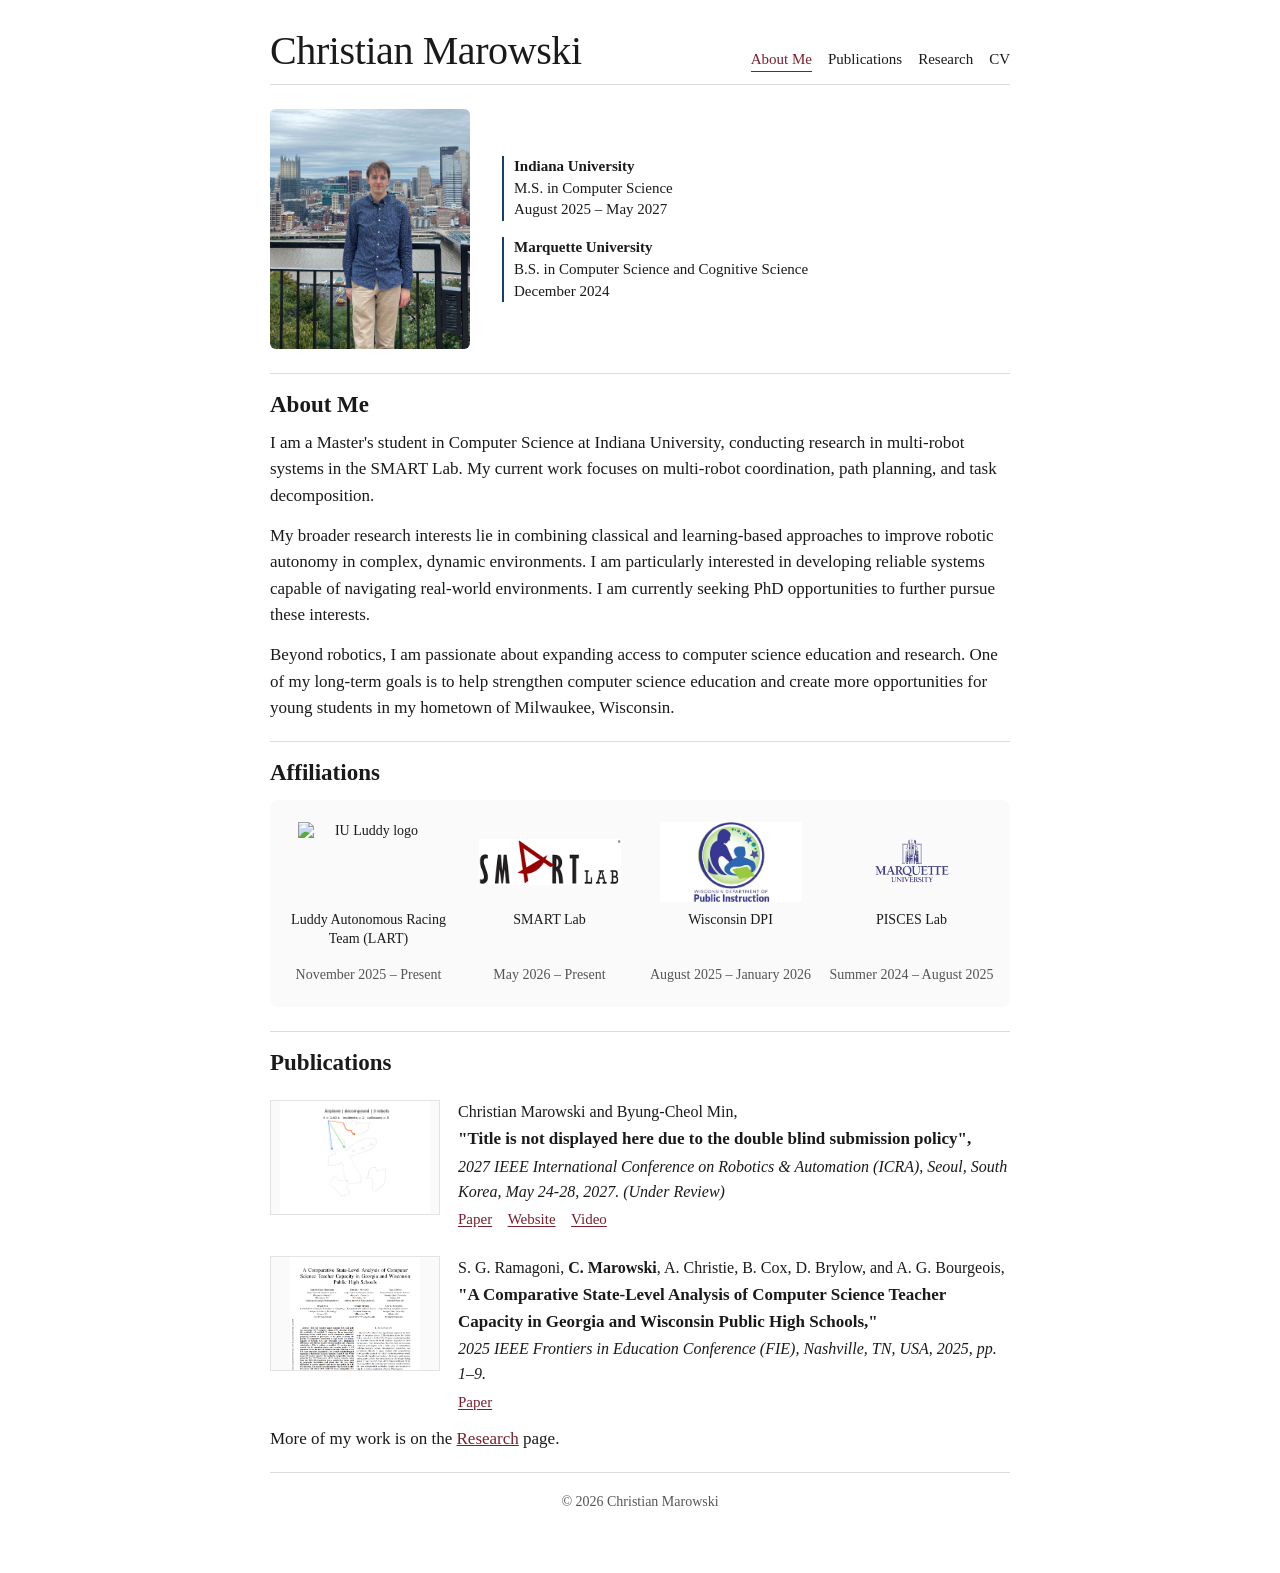
==== index.html @ 73b4b379 "Update index.html" ====
<!DOCTYPE html>
<html lang="en">
<head>
  <meta charset="utf-8">
  <meta name="viewport" content="width=device-width, initial-scale=1">
  <title>Christian Marowski</title>
  <link rel="stylesheet" href="https://cdn.jsdelivr.net/gh/aaaakshat/cm-web-fonts@latest/fonts.css">
  <link rel="stylesheet" href="stylesheet.css?v=20261028-research-pages">
</head>
<body>
  <div class="page">

    <header class="masthead">
      <h1 class="name">Christian Marowski</h1>
      <nav class="nav" aria-label="Primary">
        <a href="index.html" aria-current="page">About Me</a>
        <a href="index.html#publications">Publications</a>
        <a href="research.html">Research</a>
        <a href="cv.html">CV</a>
      </nav>
    </header>
    <hr>

    <div class="intro">
      <img src="website_images/IMG_9210.jpeg" alt="Portrait of Christian Marowski">
      <div>
        <div class="degrees">
          <p><b>Indiana University</b>M.S. in Computer Science<br>August 2025 – May 2027</p>
          <p><b>Marquette University</b>B.S. in Computer Science and Cognitive Science<br>December 2024</p>
        </div>
      </div>
    </div>

    <hr>
    <section id="about">
      <h2>About Me</h2>
      <p>I am a Master's student in Computer Science at Indiana University, conducting research in multi-robot systems in the SMART Lab. My current work focuses on multi-robot coordination, path planning, and task decomposition.</p>

      <p>My broader research interests lie in combining classical and learning-based approaches to improve robotic autonomy in complex, dynamic environments. I am particularly interested in developing reliable systems capable of navigating real-world environments. I am currently seeking PhD opportunities to further pursue these interests.</p>

      <p>Beyond robotics, I am passionate about expanding access to computer science education and research. One of my long-term goals is to help strengthen computer science education and create more opportunities for young students in my hometown of Milwaukee, Wisconsin. </p>
    </section>

    <hr>
    <section id="affiliations">
      <h2>Affiliations</h2>
      <div class="affils" aria-label="Research and professional affiliations">
        <div class="affil">
          <img src="https://images.squarespace-cdn.com/content/v1/5da73021d0636f4ec706fa0a/314f4fbd-16ee-42b8-8ba3-bc5cc2233609/IU%2BLuddy.png" alt="IU Luddy logo" loading="lazy">
          <span class="affil-name">Luddy Autonomous Racing Team (LART)</span>
          <span class="affil-dates">November 2025 – Present</span>
        </div>
        <div class="affil">
          <img src="website_images/smartlablogo.png" alt="SMART Lab logo" loading="lazy">
          <span class="affil-name">SMART Lab</span>
          <span class="affil-dates">May 2026 – Present</span>
        </div>
        <div class="affil">
          <img src="website_images/dpilogo.jpg" alt="Wisconsin Department of Public Instruction logo" loading="lazy">
          <span class="affil-name">Wisconsin DPI</span>
          <span class="affil-dates">August 2025 – January 2026</span>
        </div>
        <div class="affil">
          <img src="website_images/marquette-university-logo.png" alt="Marquette University logo" loading="lazy">
          <span class="affil-name">PISCES Lab</span>
          <span class="affil-dates">Summer 2024 – August 2025</span>
        </div>
      </div>
    </section>

    <hr>
    <section id="publications">
      <h2>Publications</h2>

      <div class="pub">
        <img class="pub-thumbnail" src="website_images/airplane_6462653973135360_decomposed_r3.gif" alt="Three-robot multi-robot drawing simulation of an airplane, decomposed method" loading="lazy" width="170" height="115">
        <div>
          <p class="authors">Christian Marowski and Byung-Cheol Min,</p>
          <p class="title"><strong>"Title is not displayed here due to the double blind submission policy"</strong>,</p>
          <p class="venue"><em>2027 IEEE International Conference on Robotics &amp; Automation (ICRA)</em>, Seoul, South Korea, May 24-28, 2027. (Under Review)</p>
          <div class="links">
            <a href="https://arxiv.org/abs/2610.22670" target="_blank" rel="noopener">Paper</a>
            <a href="https://sites.google.com/view/multirobotauthoring/home" target="_blank" rel="noopener">Website</a>
            <a href="https://drive.google.com/file/d/1oToWZpBnQrJCqJSK0HzqqDC6sPQVoYcR/view?usp=sharing" target="_blank" rel="noopener">Video</a>
          </div>
        </div>
      </div>

      <div class="pub">
        <img class="pub-thumbnail" src="website_images/paper_screenshot.png" alt="Screenshot of the computer science teacher capacity research paper" loading="lazy" width="170" height="115">
        <div>
          <p class="authors">S. G. Ramagoni, <strong>C. Marowski</strong>, A. Christie, B. Cox, D. Brylow, and A. G. Bourgeois,</p>
          <p class="title"><strong>"A Comparative State-Level Analysis of Computer Science Teacher Capacity in Georgia and Wisconsin Public High Schools,"</strong></p>
          <p class="venue"><em>2025 IEEE Frontiers in Education Conference (FIE)</em>, Nashville, TN, USA, 2025, pp. 1–9.</p>
          <div class="links">
            <a href="https://ieeexplore.ieee.org/document/11328264" target="_blank" rel="noopener">Paper</a>
          </div>
        </div>
      </div>

      <p class="more">More of my work is on the <a href="research.html">Research</a> page.</p>
    </section>

    <hr>
    <footer>
      © 2026 Christian Marowski
    </footer>
  </div>
</body>
</html>
---- stylesheet.css ----
/* Academic portfolio, matched to the reference site layout. */
:root {
  --ink: #1a1a1a;
  --muted: #555;
  --rule: #dcdcdc;
  --accent: #7a1f2b;
  --bg: #ffffff;
}
* { box-sizing: border-box; }
html { scroll-behavior: smooth; }
body {
  margin: 0;
  background: var(--bg);
  color: var(--ink);
  font: 400 17px/1.55 "Computer Modern Serif", "Latin Modern Roman", "CMU Serif", "Times New Roman", Times, serif;
}
.page { max-width: 780px; margin: 0 auto; padding: 28px 20px 60px; }

.masthead { display: flex; align-items: baseline; justify-content: space-between; flex-wrap: wrap; gap: 6px 24px; padding-bottom: 10px; }
h1.name { margin: 0; font-size: 40px; font-weight: 400; line-height: 1.15; letter-spacing: -0.01em; }
hr { border: 0; border-top: 1px solid var(--rule); margin: 0; }
.nav { display: flex; flex-wrap: wrap; gap: 4px 16px; font-size: 15px; font-weight: 400; }
.nav a { color: var(--ink); text-decoration: none; border-bottom: 1px solid transparent; }
.nav a:hover { border-bottom-color: var(--accent); }
.nav a[aria-current="page"] { color: var(--accent); border-bottom-color: var(--accent); }

.intro { display: grid; grid-template-columns: 200px 1fr; gap: 32px; padding: 24px 0; align-items: center; }
.intro img { width: 200px; height: 240px; object-fit: cover; object-position: center 42%; display: block; background: #eee; border-radius: 6px; }
.degrees { font-size: 15px; line-height: 1.45; display: grid; grid-template-columns: 1fr; gap: 16px; }
.degrees p { margin: 0; padding-left: 10px; border-left: 2px solid #173d70; }
.degrees b { font-weight: 700; display: block; }

section { padding: 16px 0 6px; }
h2 { margin: 0 0 10px; font-size: 23px; font-weight: 700; line-height: 1.3; }
p { margin: 0 0 14px; }
a.text-link { color: var(--ink); text-decoration: underline; text-decoration-color: var(--accent); text-underline-offset: 2px; }
a.text-link:hover { color: var(--accent); }

/* Four affiliations, each with its own contained logo. The IU Luddy image is sourced from the official IAC team page. */
.affils { display: grid; grid-template-columns: repeat(4, minmax(0, 1fr)); gap: 16px; margin: 12px 0 18px; padding: 22px 16px; background: #fafafa; border-radius: 8px; }
.affil { display: flex; flex-direction: column; align-items: center; gap: 0; min-width: 0; text-align: center; font-size: 14px; line-height: 1.35; }
.affil img { display: block; width: 100%; max-width: 142px; height: 80px; margin-bottom: 9px; object-fit: contain; }
.affil-name { display: block; min-height: 3.9em; }
.affil-dates { display: block; color: var(--muted); font: inherit; line-height: inherit; }

ul.plain { margin: 0 0 14px; padding-left: 18px; }
ul.plain li { margin-bottom: 6px; }

.pub { display: grid; grid-template-columns: 170px 1fr; gap: 18px; padding: 12px 0; align-items: start; }
.pub img { width: 170px; height: 115px; object-fit: cover; display: block; border: 1px solid #e3e3e3; }
/* Keep publication images inside the existing thumbnail dimensions without cropping. */
.pub img.pub-thumbnail { object-fit: contain; background: #fafafa; }
.pub .title { font-weight: 700; margin: 0 0 2px; }
.pub .authors, .pub .venue { margin: 0 0 2px; font-size: 16px; }
.pub .venue { font-style: italic; }
.pub .links { font-size: 15px; margin-top: 4px; }
.pub .links a { color: var(--accent); margin-right: 12px; text-decoration: underline; text-underline-offset: 2px; }
.pub p.blurb { font-size: 16px; margin: 6px 0 0; }
.thumb-placeholder { width: 170px; height: 115px; display: flex; align-items: center; justify-content: center; text-align: center; padding: 10px; border: 1px dashed var(--rule); background: #fafafa; color: var(--muted); font-size: 13px; font-style: italic; }

.row { display: flex; justify-content: space-between; gap: 16px; margin-bottom: 12px; align-items: baseline; }
.row .when { color: var(--muted); white-space: nowrap; font-size: 16px; }
.row b { font-weight: 700; }

.more a { color: var(--accent); }
footer { padding-top: 18px; color: var(--muted); font-size: 14px; text-align: center; }

.page-intro { margin: 18px 0 6px; color: var(--muted); }
.page-intro a { color: var(--accent); }
.project { padding: 16px 0 18px; border-bottom: 1px solid var(--rule); }
.project:last-of-type { border-bottom: 0; }
.project h3 { margin: 0 0 2px; font-size: 19px; font-weight: 700; line-height: 1.3; }
.project h3 a { color: var(--ink); text-decoration: none; }
.project h3 a:hover { color: var(--accent); }
.project .tags { margin: 0 0 8px; color: var(--muted); font-size: 15px; font-style: italic; }
.project p { font-size: 16px; }
.media { display: grid; grid-template-columns: repeat(auto-fit, minmax(220px, 1fr)); gap: 14px; margin: 10px 0 8px; }
.media figure { margin: 0; }
.media:has(> figure:only-child) { grid-template-columns: minmax(0, 540px); justify-content: center; }
.media iframe, .media img { display: block; width: 100%; aspect-ratio: 16 / 10; border: 1px solid #e3e3e3; background: #f4f4f4; object-fit: cover; }
.media img.contain { object-fit: contain; background: #fff; aspect-ratio: auto; }
.media figcaption { margin-top: 4px; font-size: 14px; color: var(--muted); text-align: center; }
.links { font-size: 15px; }
.links a { color: var(--accent); text-decoration: underline; text-underline-offset: 2px; margin-right: 12px; }
.links a:hover { color: var(--ink); }

/* Project detail page */
.project-back { display: inline-block; margin: 16px 0 8px; color: var(--accent); text-decoration: none; font-size: 15px; }
.project-back:hover { text-decoration: underline; }
.project-heading { margin: 8px 0 4px; font-size: 23px; font-weight: 700; line-height: 1.3; }
.project-label { margin: 0 0 12px; color: var(--muted); font-size: 15px; font-style: italic; }
.project-intro { margin: 0 0 8px; }
.story-section { padding: 18px 0 8px; border-top: 1px solid var(--rule); }
.story-section h3 { margin: 0 0 8px; font-size: 19px; font-weight: 700; line-height: 1.3; }
.story-section p { max-width: 740px; }
.setup-figure { margin: 12px 0 0; }
.setup-figure img, .figure-pair img { display: block; width: 100%; height: auto; border: 1px solid #e3e3e3; background: #fff; }
figcaption, .architecture-notes { margin-top: 4px; font-size: 14px; color: var(--muted); }
.architecture { width: 100%; margin: 14px 0 0; padding: 16px 14px 12px; border: 1px solid var(--rule); border-radius: 8px; background: #fafafa; }
.architecture-label { margin: 0 0 12px; color: var(--muted); font-size: 13px; letter-spacing: .04em; text-transform: uppercase; }
.architecture-flow { display: grid; grid-template-columns: repeat(5, minmax(0, 1fr)); gap: 8px; }
.network-stage { display: flex; min-height: 110px; flex-direction: column; align-items: flex-start; padding: 10px; border: 1px solid #e3e3e3; border-radius: 6px; background: #fff; }
.network-stage:last-child { border-color: #e4c5cb; background: #fdf8f8; }
.network-stage-title { margin: 0 0 4px; font-size: 15px; font-weight: 700; line-height: 1.3; }
.network-stage-detail { color: var(--muted); font-size: 13px; line-height: 1.4; }
.network-arrow { display: none; }
.mini-graph { width: 103px; height: 52px; margin-top: auto; }
.video-pair, .figure-pair { display: grid; grid-template-columns: repeat(2, minmax(0, 1fr)); gap: 14px; margin-top: 12px; }
.video-item h4 { margin: 0 0 8px; font-size: 16px; font-weight: 700; }
.video-frame { aspect-ratio: 16 / 10; background: #f4f4f4; border: 1px solid #e3e3e3; overflow: hidden; }
.video-frame iframe { display: block; width: 100%; height: 100%; border: 0; }
.video-link { display: inline-block; margin-top: 6px; color: var(--accent); font-size: 15px; }
.results-table-wrap { width: 100%; margin: 12px 0 16px; overflow-x: auto; }
.results-table { width: 100%; border-collapse: collapse; font-size: 16px; }
.results-table th, .results-table td { padding: 8px 10px; border-bottom: 1px solid var(--rule); text-align: center; }
.results-table th:first-child, .results-table td:first-child, .results-table tbody th { text-align: left; font-weight: 400; }
.results-table thead th { font-weight: 700; border-bottom-color: #c8c8c8; }
.result-takeaway { color: var(--muted); }

@media (max-width: 620px) {
  h1.name { font-size: 32px; }
  .intro { grid-template-columns: 1fr; }
  .intro img { width: 160px; height: 190px; }
  .affils { grid-template-columns: repeat(2, minmax(0, 1fr)); gap: 22px 12px; }
  .affil img { height: 68px; }
  .pub { grid-template-columns: 1fr; }
  .pub img, .thumb-placeholder { width: 100%; height: 120px; }
  .row { flex-direction: column; gap: 0; }
  .video-pair, .figure-pair, .architecture-flow { grid-template-columns: 1fr; }
  .network-stage { min-height: 0; }
  .mini-graph { margin-top: 8px; }
}

/* Research listing: publication-like text on left, small thumbnails on right. */
.research-list { padding: 8px 0 16px; }
.research-entry {
  display: grid;
  grid-template-columns: minmax(0, 1fr) 170px;
  column-gap: 18px;
  align-items: start;
  padding: 17px 0 20px;
  border-bottom: 1px solid var(--rule);
}
.research-entry:last-child { border-bottom: 0; }
.research-entry h3 { margin: 0 0 3px; font-size: 19px; font-weight: 700; line-height: 1.3; }
.research-entry h3 a { color: var(--ink); text-decoration: none; }
.research-entry h3 a:hover { color: var(--accent); }
.research-entry .tags { margin: 0 0 6px; color: var(--muted); font-size: 15px; font-style: italic; }
.research-entry p { margin: 0 0 6px; font-size: 16px; }
.research-entry .links { margin-top: 4px; }
.research-thumbnail { display: block; width: 170px; height: 115px; border: 1px solid #e3e3e3; object-fit: contain; background: #fafafa; }
.research-image-link { display: block; width: 170px; }

/* New project detail galleries; other page dimensions are unchanged. */
.demo-figure { max-width: 550px; margin: 12px 0 14px; }
.demo-figure img { display: block; max-width: 100%; width: 100%; height: auto; border: 1px solid #e3e3e3; background: #fafafa; }
.detail-gallery { display: grid; grid-template-columns: repeat(2, minmax(0, 1fr)); gap: 16px; margin: 12px 0 18px; }
.detail-gallery figure { margin: 0; }
.detail-gallery img { display: block; width: 100%; height: auto; border: 1px solid #e3e3e3; background: #fafafa; }
.detail-gallery h4 { margin: 0 0 6px; font-size: 16px; }
.detail-gallery figcaption { font-size: 14px; color: var(--muted); margin-top: 4px; }
@media (max-width: 620px) {
  .research-entry { grid-template-columns: minmax(0, 1fr) 115px; gap: 12px; }
  .research-image-link, .research-thumbnail { width: 115px; }
  .research-thumbnail { height: 95px; }
  .detail-gallery { grid-template-columns: 1fr; }
#about p {
  font-size: 14px;
}
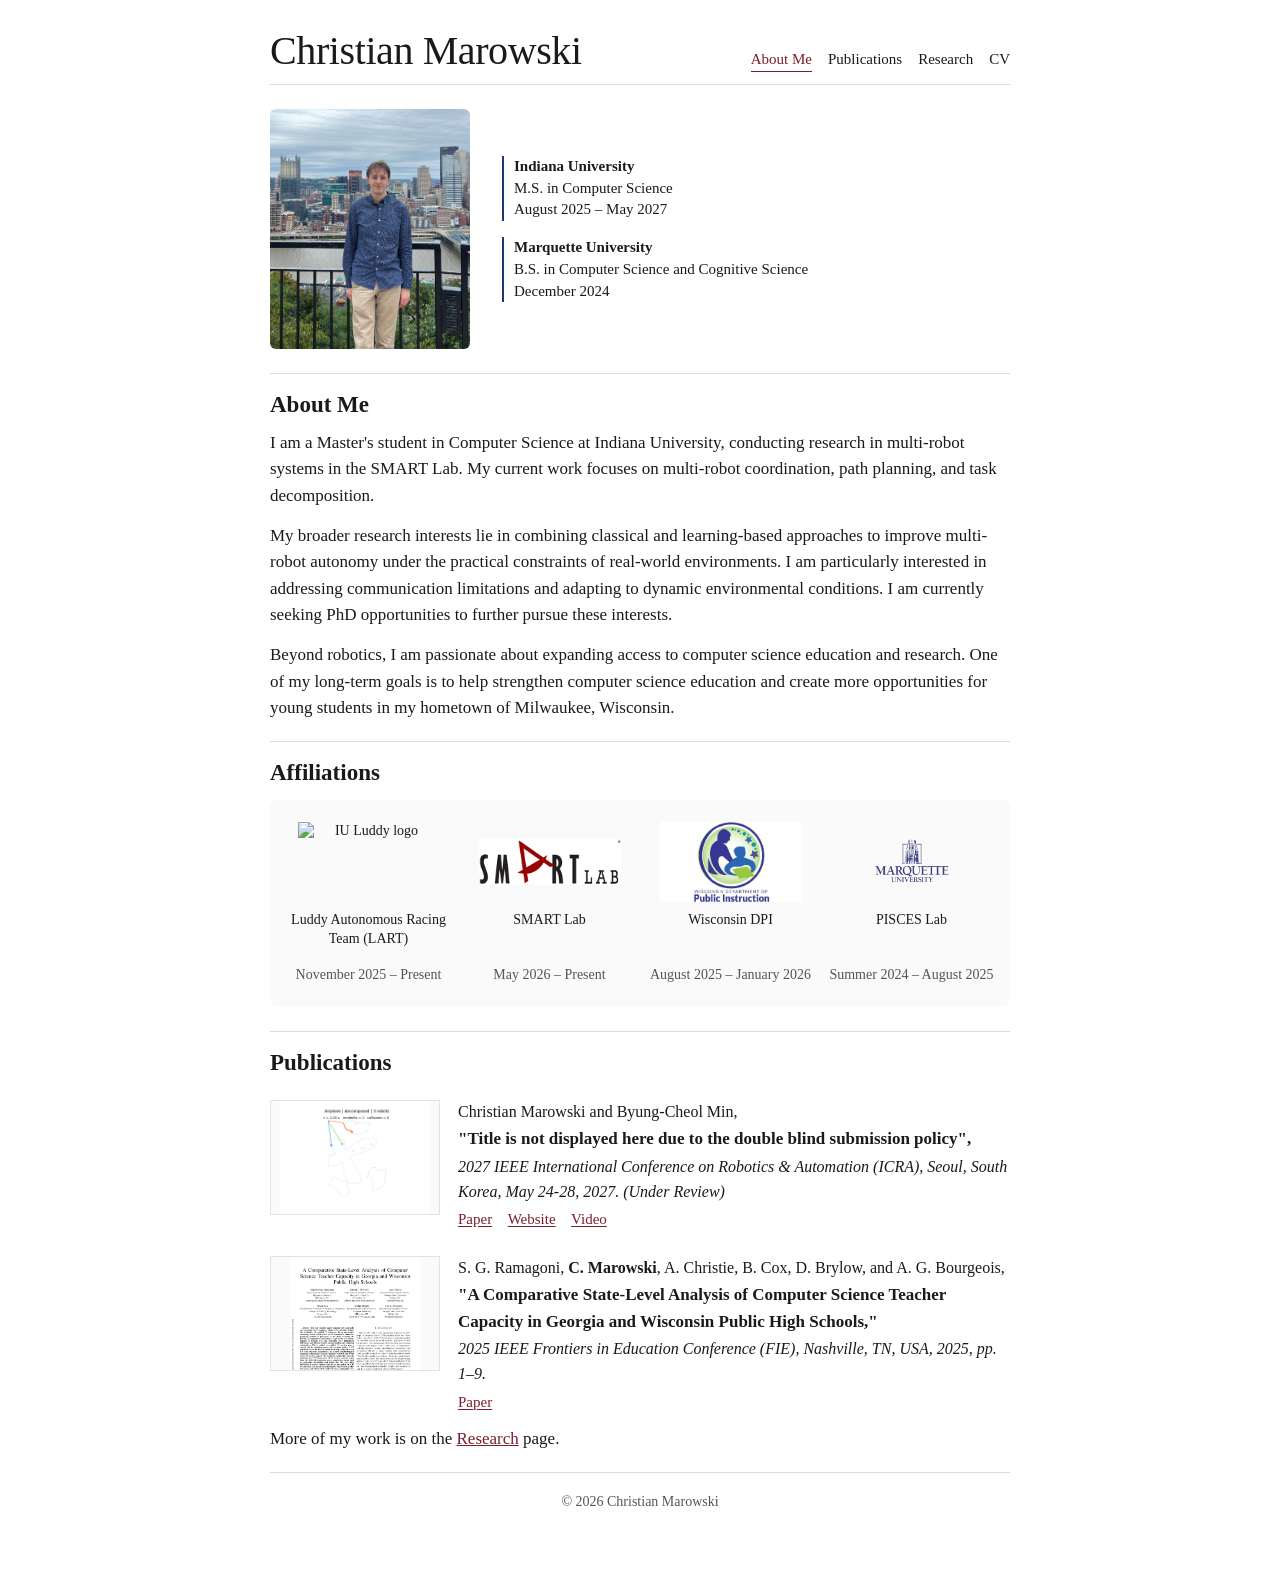
==== commit ddd92fb0: "Update index.html" ====
--- a/index.html
+++ b/index.html
@@ -37,7 +37,7 @@
       <h2>About Me</h2>
       <p>I am a Master's student in Computer Science at Indiana University, conducting research in multi-robot systems in the SMART Lab. My current work focuses on multi-robot coordination, path planning, and task decomposition.</p>
 
-      <p>My broader research interests lie in combining classical and learning-based approaches to improve robotic autonomy in complex, dynamic environments. I am particularly interested in developing reliable systems capable of navigating real-world environments. I am currently seeking PhD opportunities to further pursue these interests.</p>
+      <p> My broader research interests lie in combining classical and learning-based approaches to improve multi-robot autonomy under the practical constraints of real-world environments. I am particularly interested in addressing communication limitations and adapting to dynamic environmental conditions. I am currently seeking PhD opportunities to further pursue these interests. </p>
 
       <p>Beyond robotics, I am passionate about expanding access to computer science education and research. One of my long-term goals is to help strengthen computer science education and create more opportunities for young students in my hometown of Milwaukee, Wisconsin. </p>
     </section>
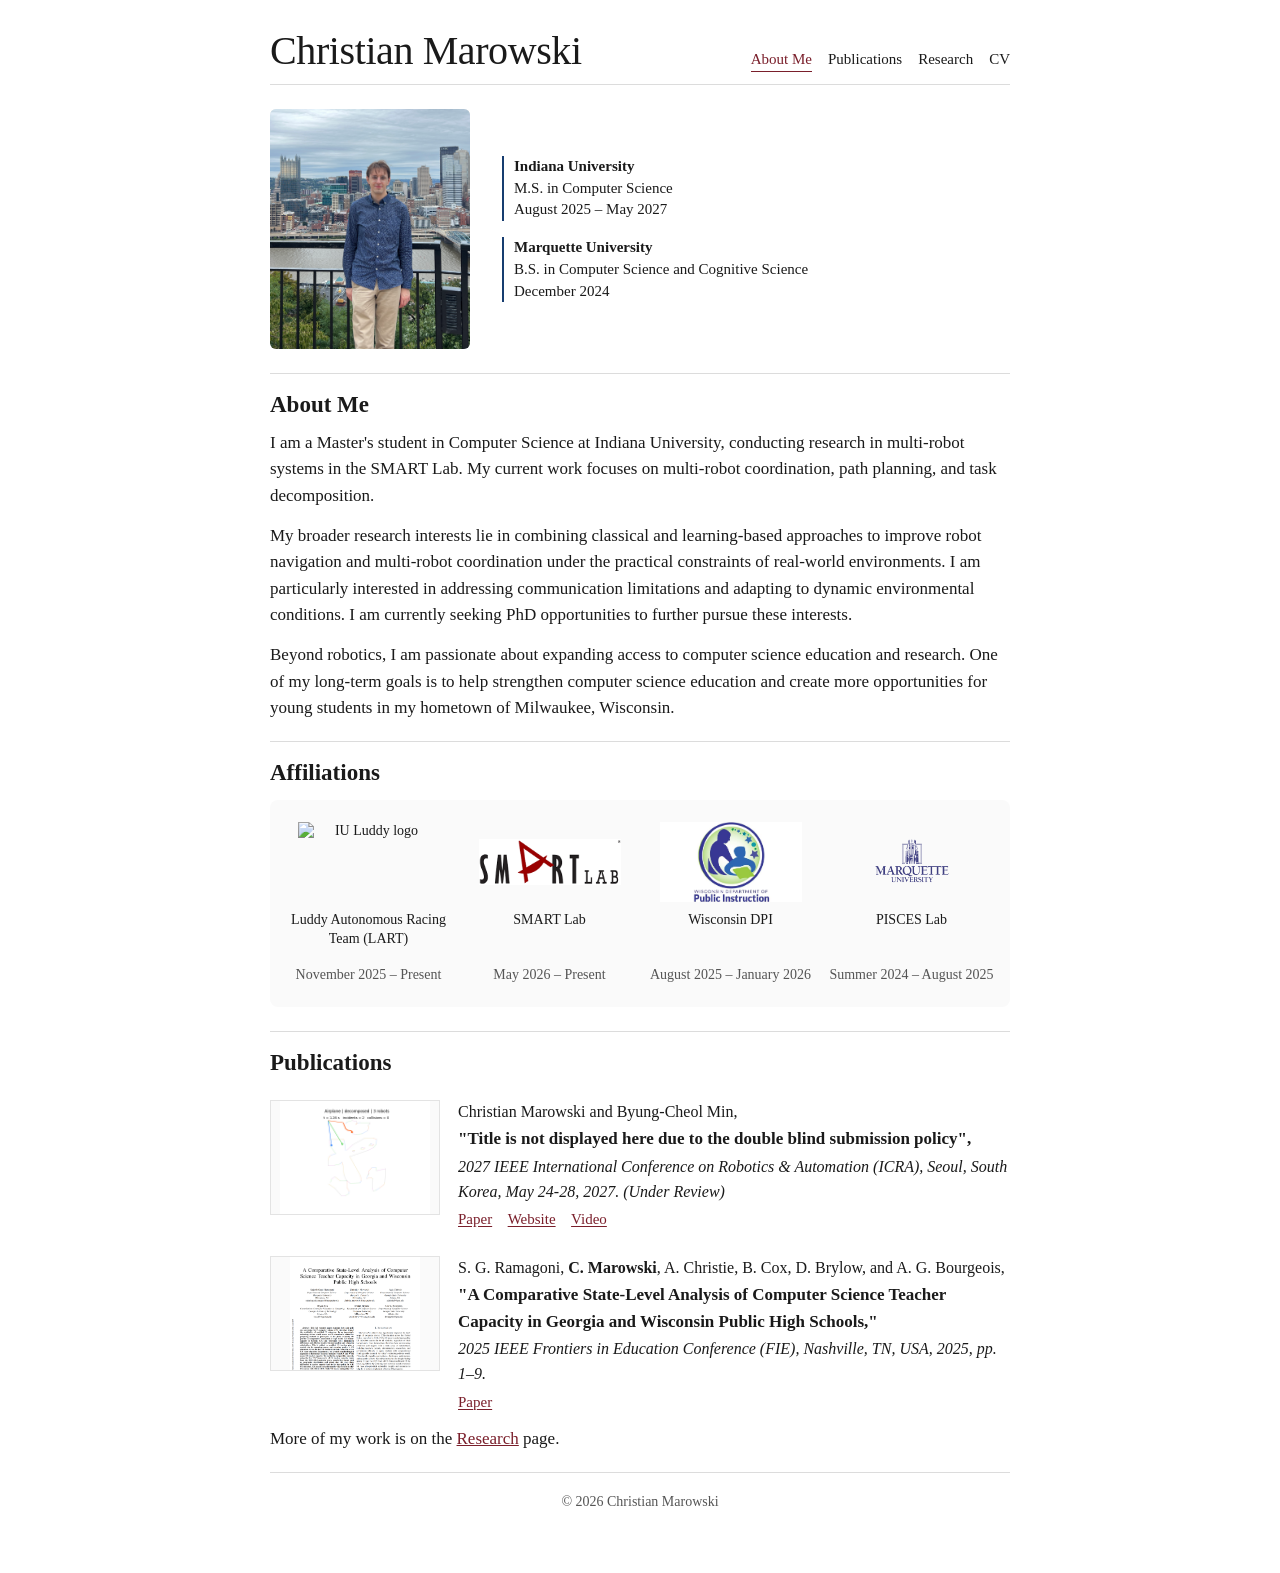
==== commit 7e5a7418: "Update index.html" ====
--- a/index.html
+++ b/index.html
@@ -37,8 +37,7 @@
       <h2>About Me</h2>
       <p>I am a Master's student in Computer Science at Indiana University, conducting research in multi-robot systems in the SMART Lab. My current work focuses on multi-robot coordination, path planning, and task decomposition.</p>
 
-      <p> My broader research interests lie in combining classical and learning-based approaches to improve multi-robot autonomy under the practical constraints of real-world environments. I am particularly interested in addressing communication limitations and adapting to dynamic environmental conditions. I am currently seeking PhD opportunities to further pursue these interests. </p>
-
+      <p>My broader research interests lie in combining classical and learning-based approaches to improve robot navigation and multi-robot coordination under the practical constraints of real-world environments. I am particularly interested in addressing communication limitations and adapting to dynamic environmental conditions. I am currently seeking PhD opportunities to further pursue these interests.</p>
       <p>Beyond robotics, I am passionate about expanding access to computer science education and research. One of my long-term goals is to help strengthen computer science education and create more opportunities for young students in my hometown of Milwaukee, Wisconsin. </p>
     </section>
 
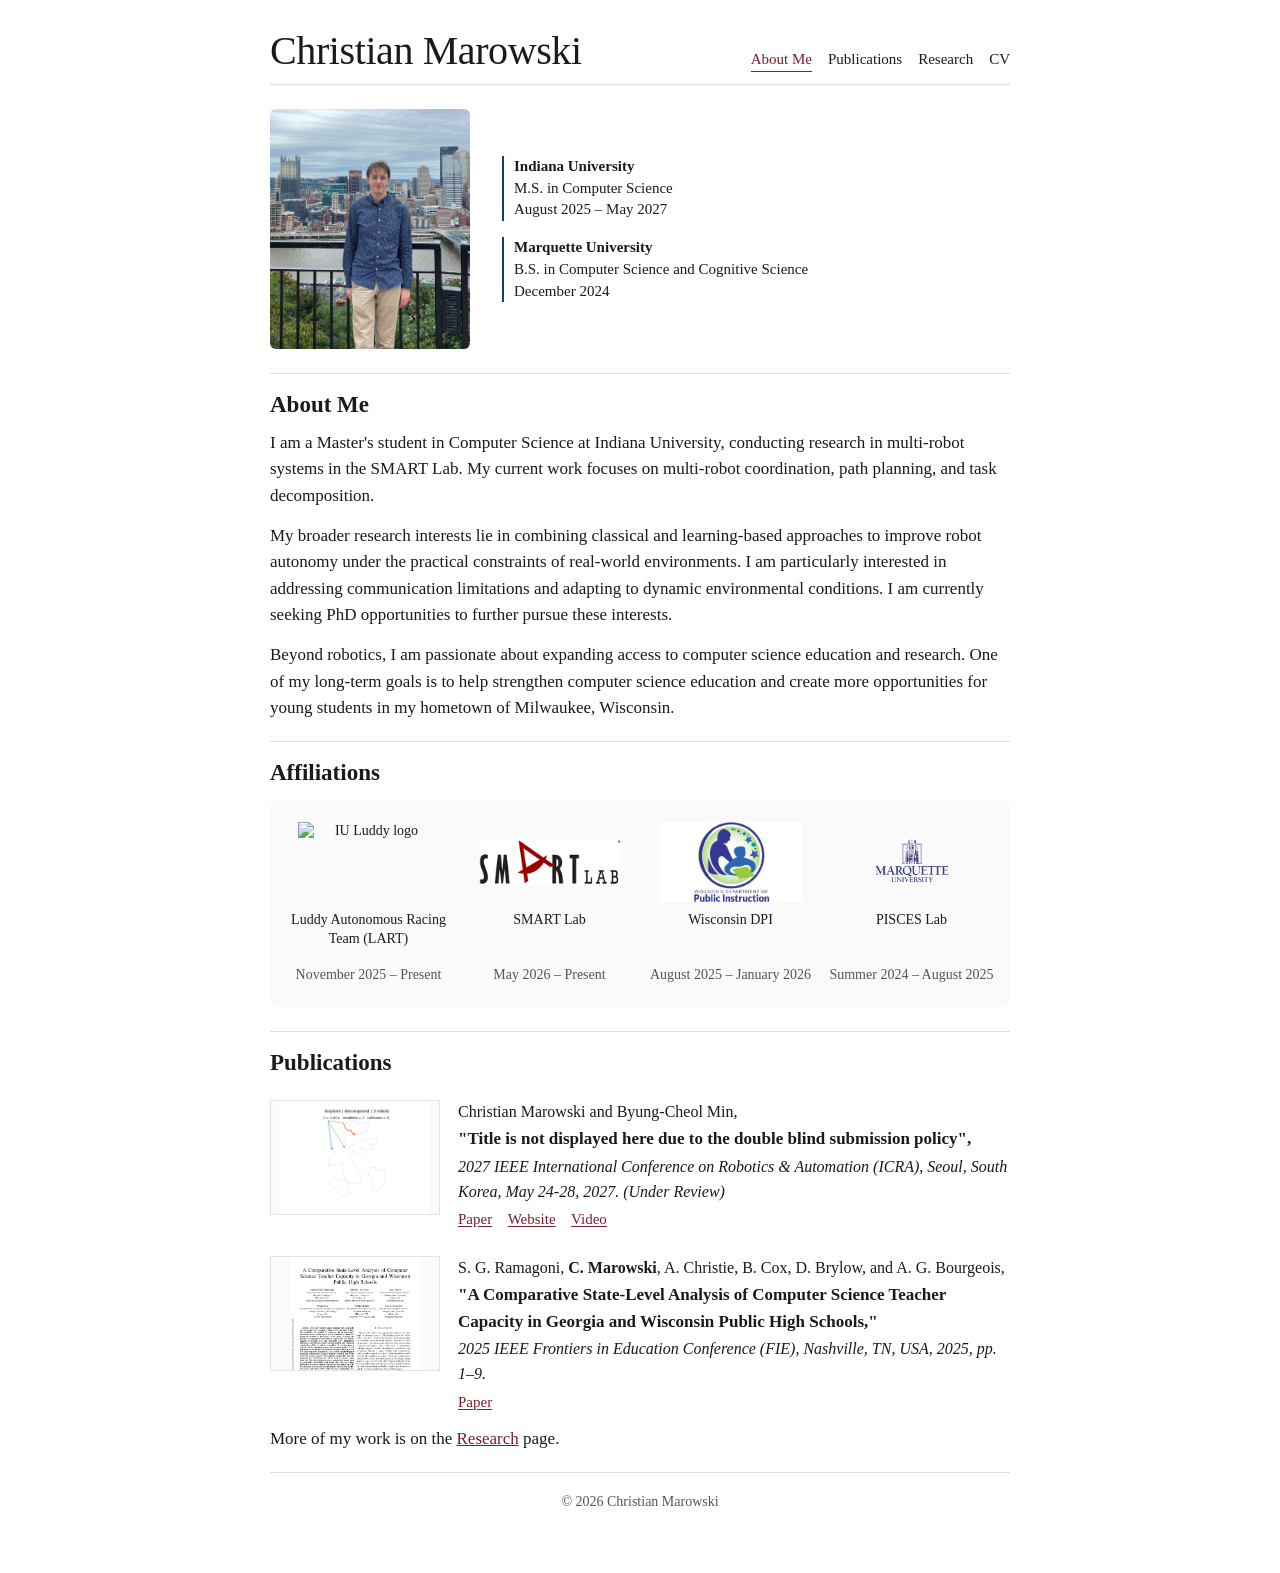
==== commit 421c2101: "Update index.html" ====
--- a/index.html
+++ b/index.html
@@ -37,7 +37,7 @@
       <h2>About Me</h2>
       <p>I am a Master's student in Computer Science at Indiana University, conducting research in multi-robot systems in the SMART Lab. My current work focuses on multi-robot coordination, path planning, and task decomposition.</p>
 
-      <p>My broader research interests lie in combining classical and learning-based approaches to improve robot navigation and multi-robot coordination under the practical constraints of real-world environments. I am particularly interested in addressing communication limitations and adapting to dynamic environmental conditions. I am currently seeking PhD opportunities to further pursue these interests.</p>
+      <p>My broader research interests lie in combining classical and learning-based approaches to improve robot autonomy under the practical constraints of real-world environments. I am particularly interested in addressing communication limitations and adapting to dynamic environmental conditions. I am currently seeking PhD opportunities to further pursue these interests.</p>
       <p>Beyond robotics, I am passionate about expanding access to computer science education and research. One of my long-term goals is to help strengthen computer science education and create more opportunities for young students in my hometown of Milwaukee, Wisconsin. </p>
     </section>
 
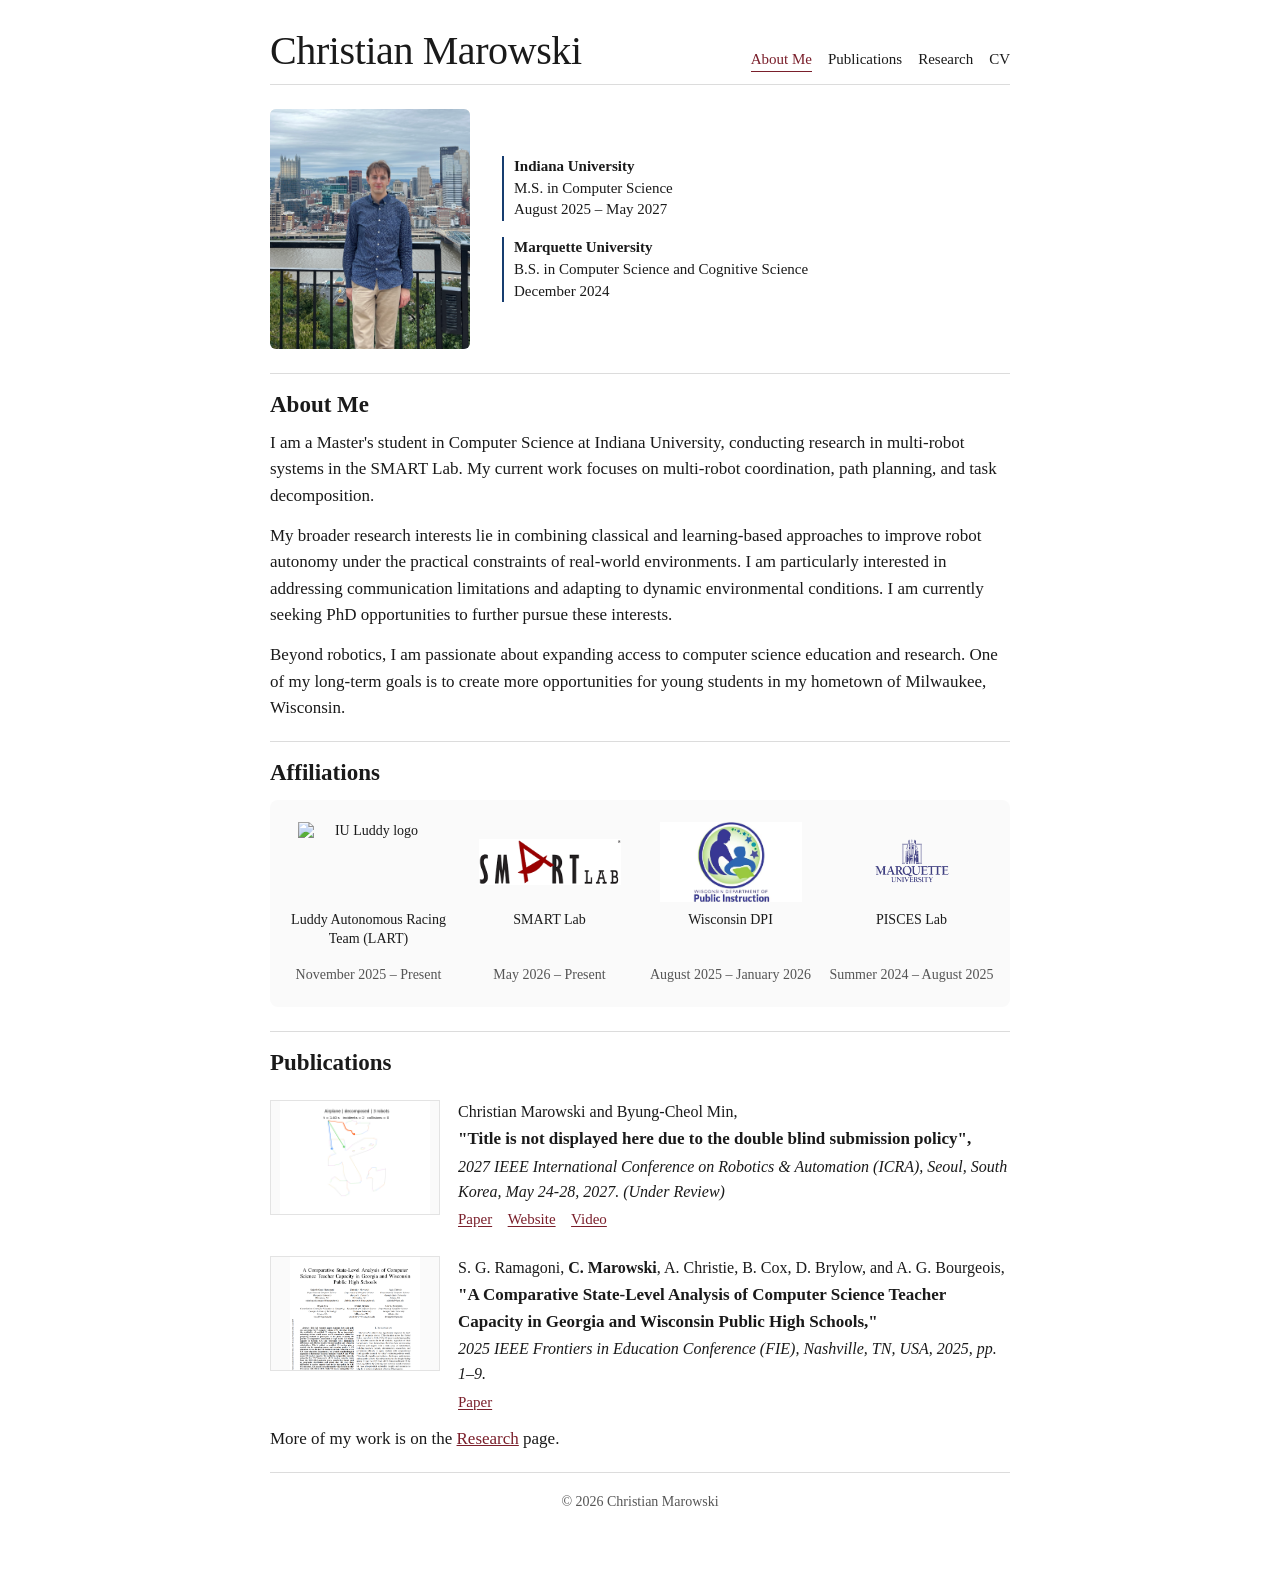
==== commit 75b0e3d6: "Update index.html" ====
--- a/index.html
+++ b/index.html
@@ -38,7 +38,7 @@
       <p>I am a Master's student in Computer Science at Indiana University, conducting research in multi-robot systems in the SMART Lab. My current work focuses on multi-robot coordination, path planning, and task decomposition.</p>
 
       <p>My broader research interests lie in combining classical and learning-based approaches to improve robot autonomy under the practical constraints of real-world environments. I am particularly interested in addressing communication limitations and adapting to dynamic environmental conditions. I am currently seeking PhD opportunities to further pursue these interests.</p>
-      <p>Beyond robotics, I am passionate about expanding access to computer science education and research. One of my long-term goals is to help strengthen computer science education and create more opportunities for young students in my hometown of Milwaukee, Wisconsin. </p>
+      <p>Beyond robotics, I am passionate about expanding access to computer science education and research. One of my long-term goals is to create more opportunities for young students in my hometown of Milwaukee, Wisconsin. </p>
     </section>
 
     <hr>
--- a/stylesheet.css
+++ b/stylesheet.css
@@ -1,3 +1,4 @@
+
 /* Academic portfolio, matched to the reference site layout. */
 :root {
   --ink: #1a1a1a;
@@ -6,6 +7,7 @@
   --accent: #7a1f2b;
   --bg: #ffffff;
 }
+
 * { box-sizing: border-box; }
 html { scroll-behavior: smooth; }
 body {
@@ -14,6 +16,7 @@
   color: var(--ink);
   font: 400 17px/1.55 "Computer Modern Serif", "Latin Modern Roman", "CMU Serif", "Times New Roman", Times, serif;
 }
+
 .page { max-width: 780px; margin: 0 auto; padding: 28px 20px 60px; }
 
 .masthead { display: flex; align-items: baseline; justify-content: space-between; flex-wrap: wrap; gap: 6px 24px; padding-bottom: 10px; }
@@ -159,11 +162,54 @@
 .detail-gallery img { display: block; width: 100%; height: auto; border: 1px solid #e3e3e3; background: #fafafa; }
 .detail-gallery h4 { margin: 0 0 6px; font-size: 16px; }
 .detail-gallery figcaption { font-size: 14px; color: var(--muted); margin-top: 4px; }
+
 @media (max-width: 620px) {
   .research-entry { grid-template-columns: minmax(0, 1fr) 115px; gap: 12px; }
   .research-image-link, .research-thumbnail { width: 115px; }
   .research-thumbnail { height: 95px; }
   .detail-gallery { grid-template-columns: 1fr; }
-#about p {
-  font-size: 14px;
-}
+
+  #about p {
+    font-size: 14px;
+  }
+}
+
+/* Embedded CV viewer */
+.cv-actions {
+  margin: 8px 0 16px;
+  font-size: 15px;
+}
+
+.cv-viewer-wrap {
+  width: min(92vw, 980px);
+  margin-left: 50%;
+  transform: translateX(-50%);
+}
+
+.cv-viewer {
+  display: block;
+  width: 100%;
+  height: 84vh;
+  min-height: 720px;
+  border: 1px solid var(--rule);
+  background: #fafafa;
+}
+
+@media (max-width: 900px) {
+  .cv-viewer-wrap {
+    width: min(94vw, 980px);
+  }
+}
+
+@media (max-width: 620px) {
+  .cv-viewer-wrap {
+    width: 100%;
+    margin-left: 0;
+    transform: none;
+  }
+
+  .cv-viewer {
+    height: 75vh;
+    min-height: 500px;
+  }
+}
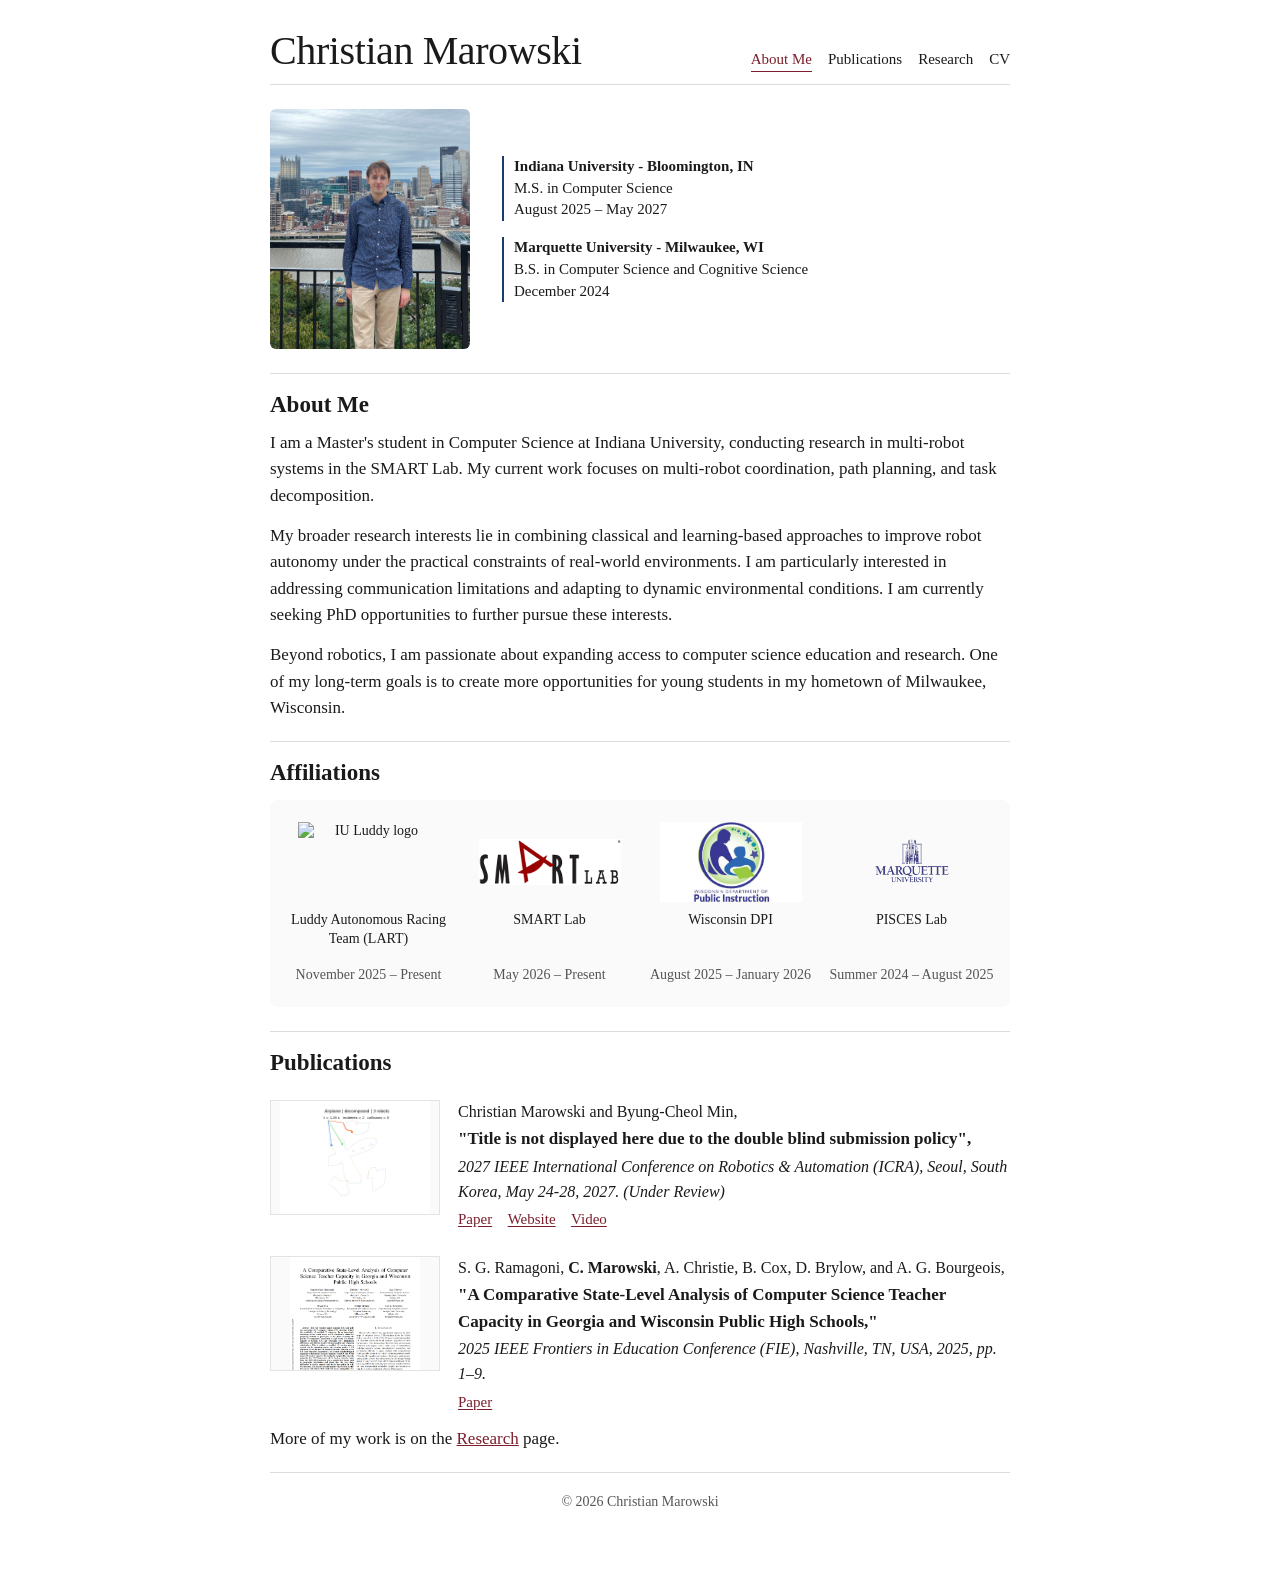
==== commit 06908ed6: "Update index.html" ====
--- a/index.html
+++ b/index.html
@@ -26,8 +26,8 @@
       <img src="website_images/IMG_9210.jpeg" alt="Portrait of Christian Marowski">
       <div>
         <div class="degrees">
-          <p><b>Indiana University</b>M.S. in Computer Science<br>August 2025 – May 2027</p>
-          <p><b>Marquette University</b>B.S. in Computer Science and Cognitive Science<br>December 2024</p>
+          <p><b>Indiana University - Bloomington, IN</b>M.S. in Computer Science<br>August 2025 – May 2027</p>
+          <p><b>Marquette University - Milwaukee, WI</b>B.S. in Computer Science and Cognitive Science<br>December 2024</p>
         </div>
       </div>
     </div>
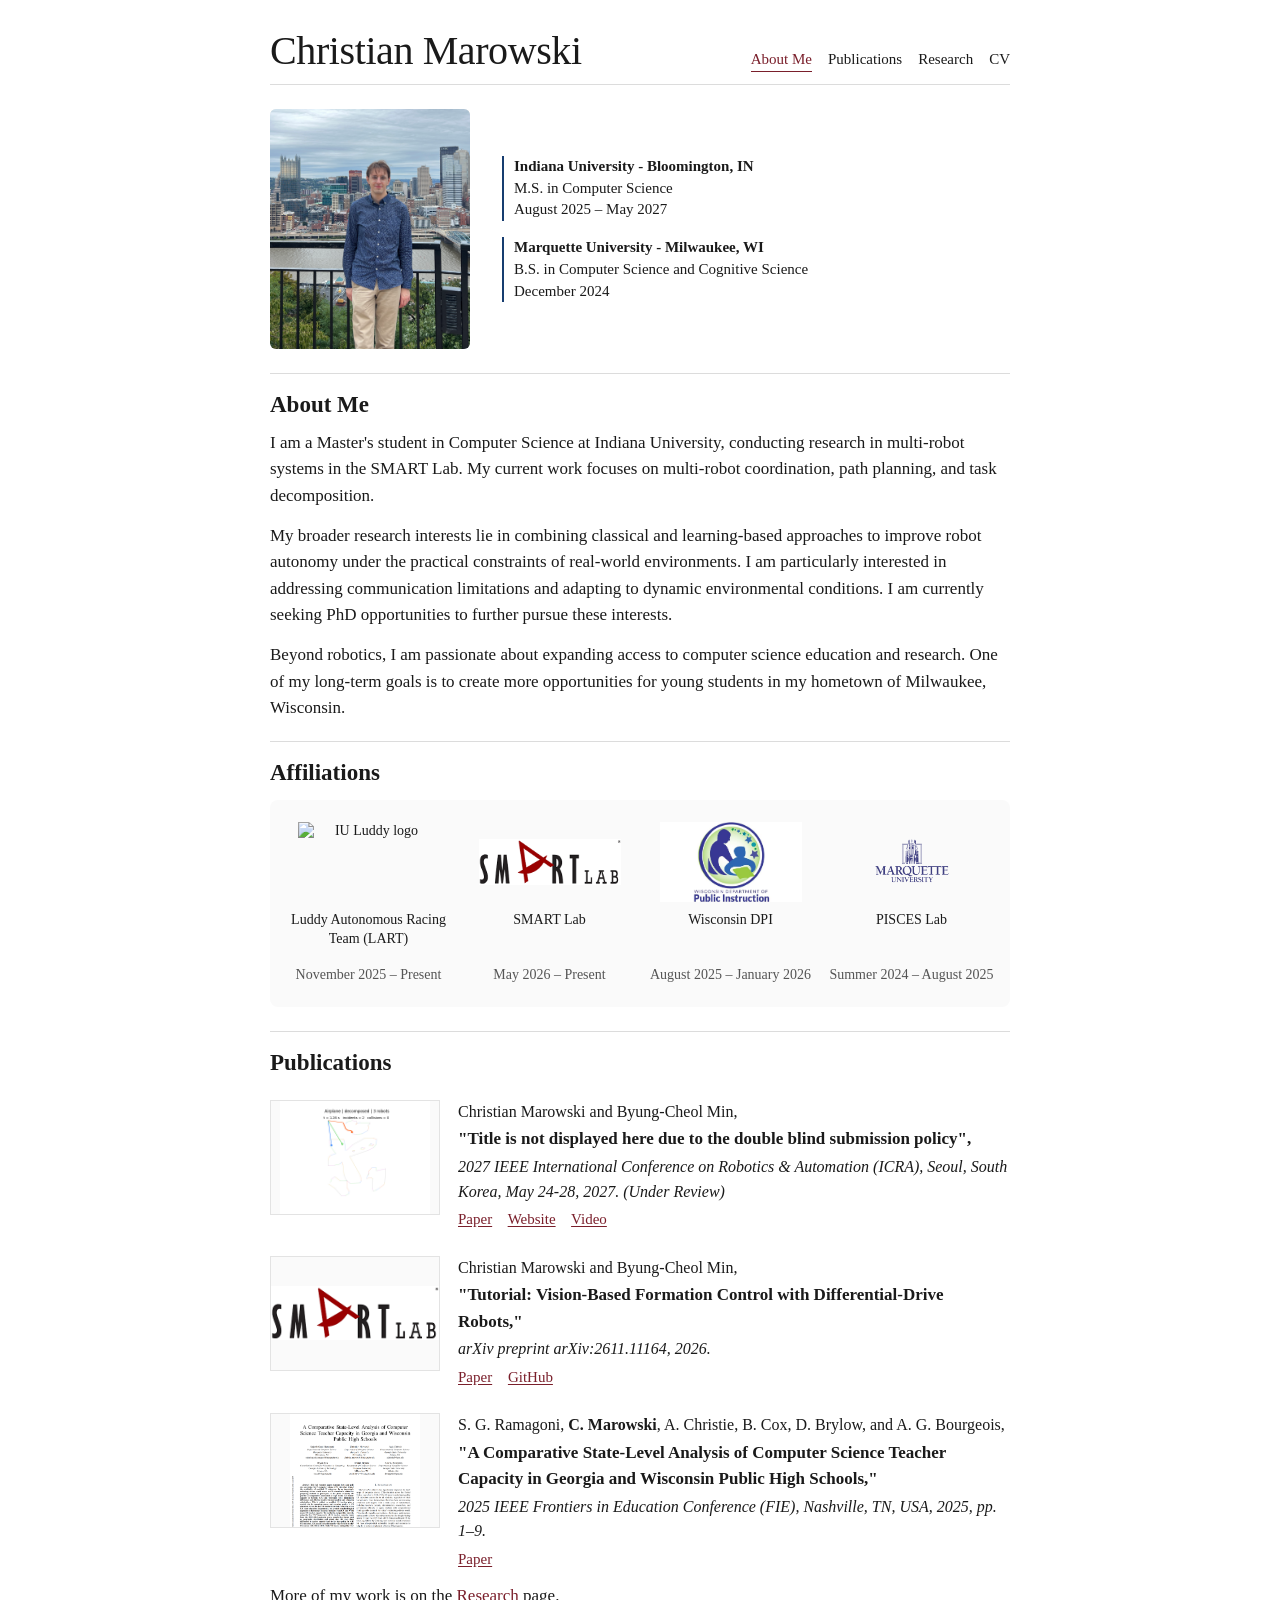
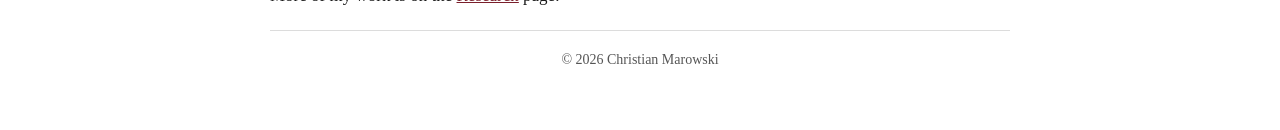
==== commit 2a271c74: "Update index.html" ====
--- a/index.html
+++ b/index.html
@@ -87,6 +87,19 @@
       </div>
 
       <div class="pub">
+        <img class="pub-thumbnail" src="website_images/smartlablogo.png" alt="SMART Lab logo for the vision-based formation control tutorial" loading="lazy" width="170" height="115">
+        <div>
+          <p class="authors">Christian Marowski and Byung-Cheol Min,</p>
+          <p class="title"><strong>"Tutorial: Vision-Based Formation Control with Differential-Drive Robots,"</strong></p>
+          <p class="venue"><em>arXiv preprint</em> arXiv:2611.11164, 2026.</p>
+          <div class="links">
+            <a href="https://arxiv.org/abs/2611.11164" target="_blank" rel="noopener">Paper</a>
+            <a href="https://github.com/SMARTlab-IU/formation-control-tutorial" target="_blank" rel="noopener">GitHub</a>
+          </div>
+        </div>
+      </div>
+
+      <div class="pub">
         <img class="pub-thumbnail" src="website_images/paper_screenshot.png" alt="Screenshot of the computer science teacher capacity research paper" loading="lazy" width="170" height="115">
         <div>
           <p class="authors">S. G. Ramagoni, <strong>C. Marowski</strong>, A. Christie, B. Cox, D. Brylow, and A. G. Bourgeois,</p>
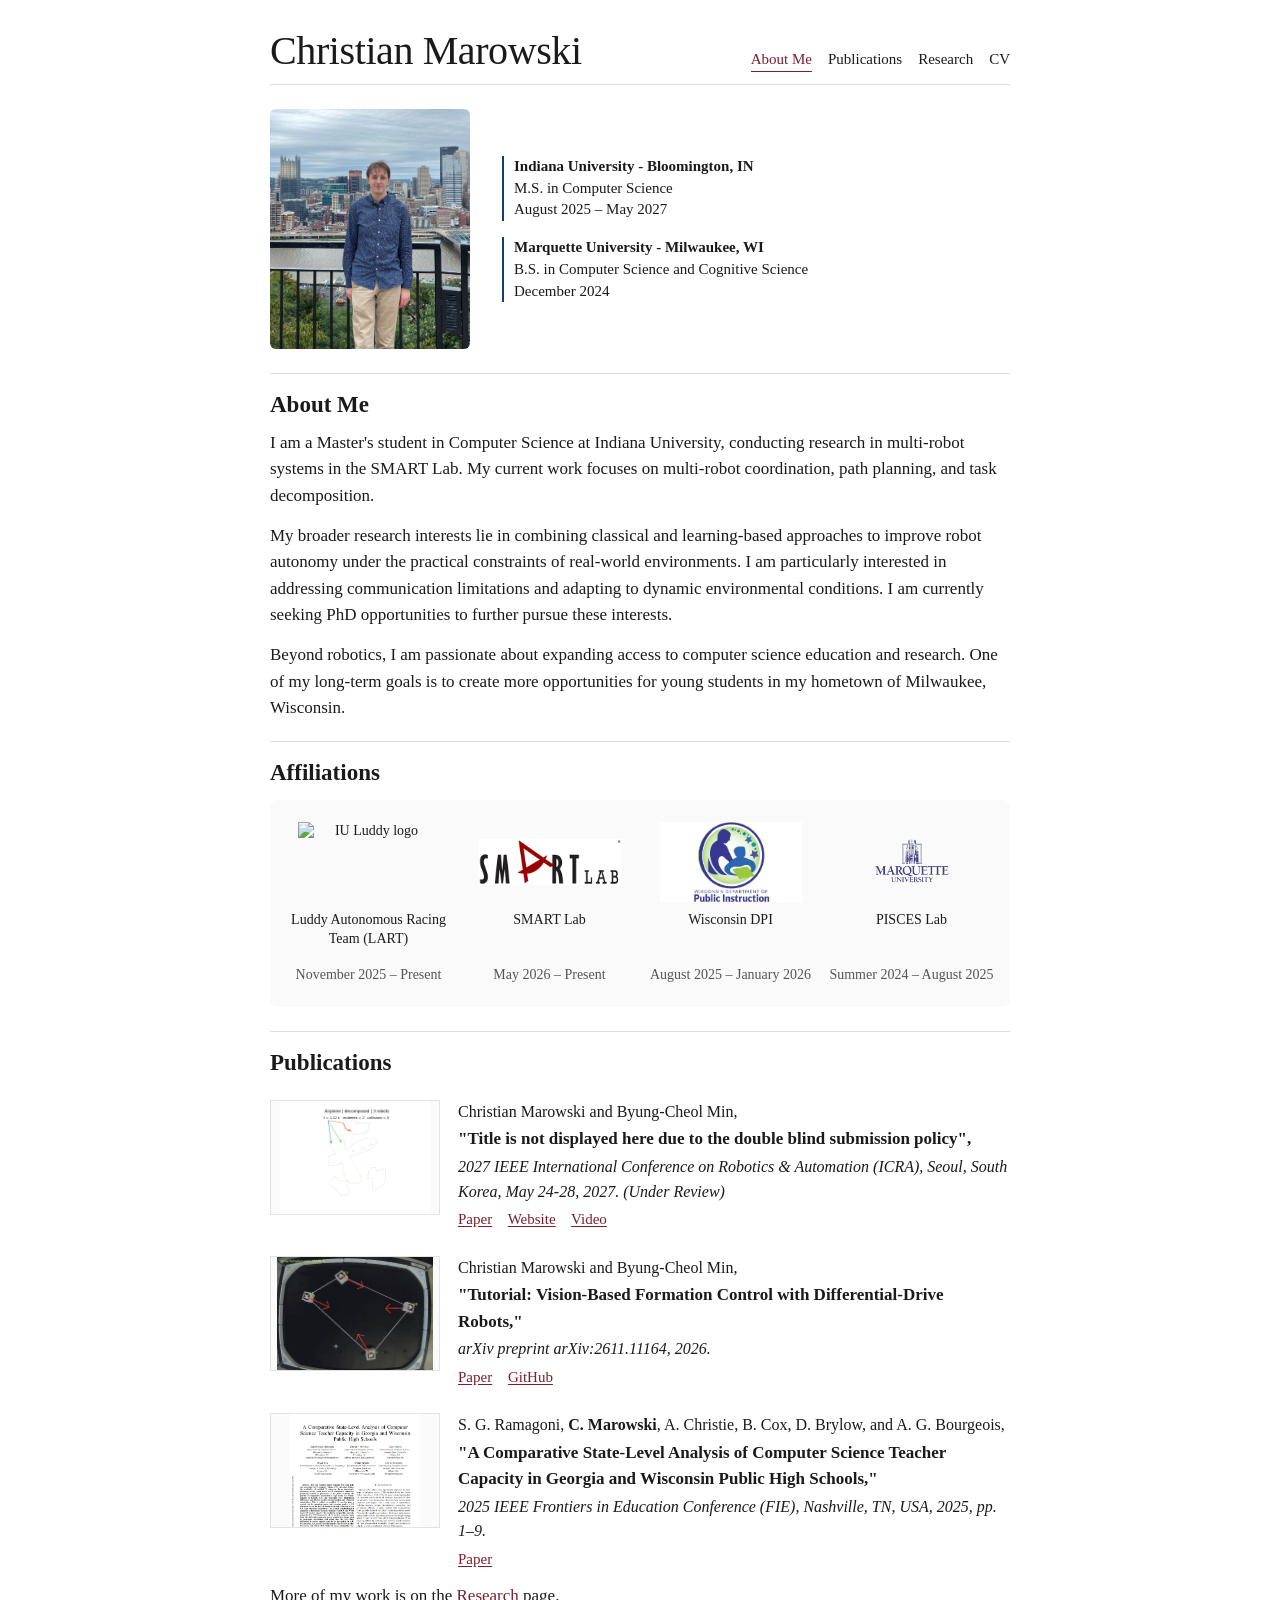
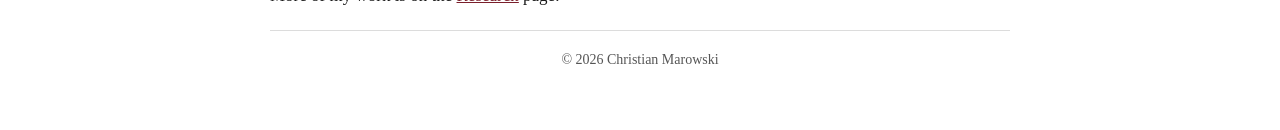
==== commit 80ab08fc: "Update index.html" ====
--- a/index.html
+++ b/index.html
@@ -87,7 +87,7 @@
       </div>
 
       <div class="pub">
-        <img class="pub-thumbnail" src="website_images/smartlablogo.png" alt="SMART Lab logo for the vision-based formation control tutorial" loading="lazy" width="170" height="115">
+        <img class="pub-thumbnail" src="website_images/rendezvous.gif" alt="HamsterS robots moving into a circular formation during rendezvous" loading="lazy" width="170" height="115">
         <div>
           <p class="authors">Christian Marowski and Byung-Cheol Min,</p>
           <p class="title"><strong>"Tutorial: Vision-Based Formation Control with Differential-Drive Robots,"</strong></p>
--- a/stylesheet.css
+++ b/stylesheet.css
@@ -44,7 +44,7 @@
 .affil { display: flex; flex-direction: column; align-items: center; gap: 0; min-width: 0; text-align: center; font-size: 14px; line-height: 1.35; }
 .affil img { display: block; width: 100%; max-width: 142px; height: 80px; margin-bottom: 9px; object-fit: contain; }
 .affil-name { display: block; min-height: 3.9em; }
-.affil-dates { display: block; color: var(--muted); font: inherit; line-height: inherit; }
+.affil-dates { display: block; color: var(--muted); font-size: 0.85rem; font: inherit; line-height: inherit; }
 
 ul.plain { margin: 0 0 14px; padding-left: 18px; }
 ul.plain li { margin-bottom: 6px; }
